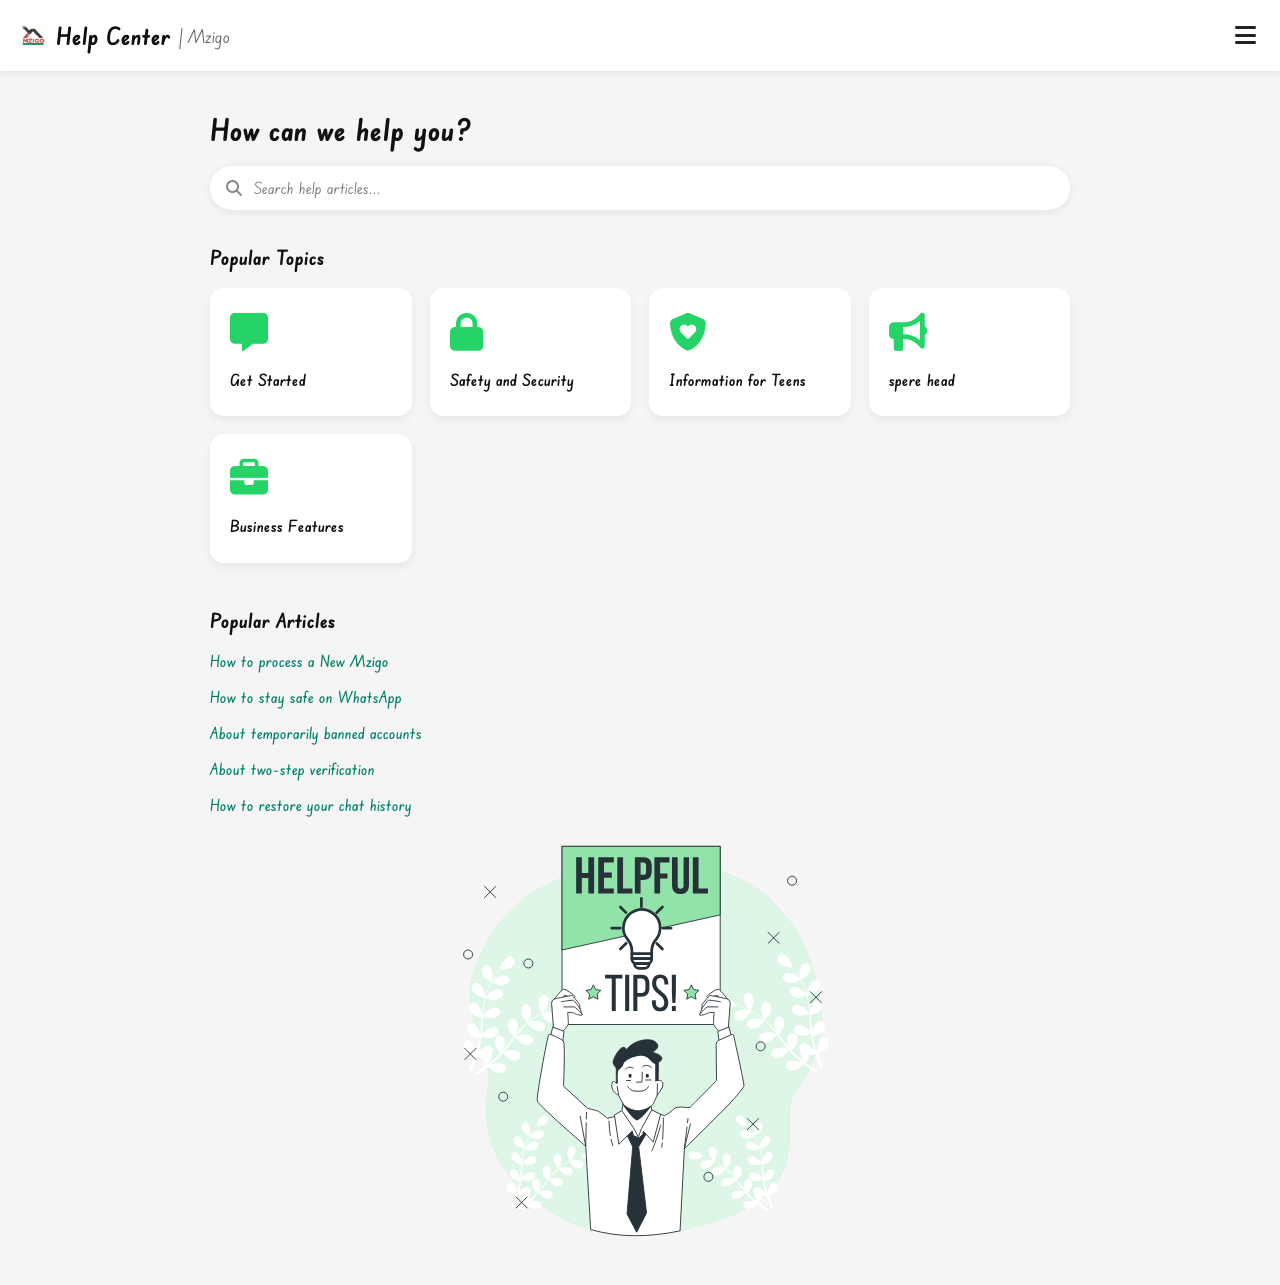
==== index.html @ 3c859383 "third push" ====
<!DOCTYPE html>
<html lang="en">

<head>
    <meta charset="UTF-8">
    <meta name="viewport" content="width=device-width,initial-scale=1.0">
    <title>Help Center</title>
    <link rel="icon" href="images/favicon.ico" type="image/x-icon">
    <link href="https://fonts.googleapis.com/css2?family=Edu+SA+Beginner:wght@300;400;500;600;700&display=swap" rel="stylesheet">
    <link rel="stylesheet" href="css/body.css">
    <link rel="stylesheet" href="https://cdnjs.cloudflare.com/ajax/libs/font-awesome/6.5.2/css/all.min.css" />
</head>

<body>

    <header>
        <div class="logo">
            <img src="images/mzigo-logo.jpg" alt="Logo">
            <span>Help Center</span>
            <span class="page-title">| Mzigo</span>
        </div>
        <button id="menu-btn">
            <i class="fa-solid fa-bars"></i>
        </button>
    </header>

    <div id="overlay"></div>
    

    <nav id="drawer">
        <div class="drawer-header">
            <h2>Help Center</h2>
            <button id="close-btn">
                <i class="fa-solid fa-xmark"></i>
            </button>
        </div>

        <div class="search">
            <i class="fa-solid fa-magnifying-glass"></i>
            <input type="text" placeholder="Search help articles...">
        </div>

        <ul>
            <li>
                <i class="fa-solid fa-flag"></i>
                Get Started
                <i class="fa-solid fa-chevron-down"></i>
            </li>

            <li>
                <i class="fa-solid fa-message"></i>
                Chats
                <i class="fa-solid fa-chevron-down"></i>
            </li>

            <li>
                <i class="fa-solid fa-store"></i>
                Connect with Businesses
                <i class="fa-solid fa-chevron-down"></i>
            </li>

            <li>
                <i class="fa-solid fa-phone"></i>
                Voice and Video Calls
                <i class="fa-solid fa-chevron-down"></i>
            </li>
        </ul>
    </nav>

    <main>
       
        <h2>How can we help you?</h2>

        <div class="search-box">
            <i class="fa-solid fa-magnifying-glass"></i>
            <input type="text" placeholder="Search help articles...">
        </div>

        <h3>Popular Topics</h3>

        <div class="topics">
         <a href="html/createMzigo.html" class="card-link">
            <div class="card">
                <i class="fa-solid fa-message"></i>
                <p>Get Started</p>
            </div>
            </a>

            <div class="card">
                <i class="fa-solid fa-lock"></i>
                <p>Safety and Security</p>
            </div>


            <div class="card">
                <i class="fa-solid fa-shield-heart"></i>
                <p>Information for Teens</p>
            </div>

            <div class="card">
                <i class="fa-solid fa-bullhorn"></i>
                <p>spere head </p>
            </div>

            <div class="card">
                <i class="fa-solid fa-briefcase"></i>
                <p>Business Features</p>
            </div>

        </div>

        <h3>Popular Articles</h3>

<div class="articles-section">

    <div class="articles">
        <a href="html/createMzigo.html">How to process a New Mzigo</a>
        <a href="#">How to stay safe on WhatsApp</a>
        <a href="#">About temporarily banned accounts</a>
        <a href="#">About two-step verification</a>
        <a href="#">How to restore your chat history</a>
    </div>

    <div class="article-image">
        <img src="images/Helpful sign-bro.svg"
             alt="Customer Support Illustration">
    </div>

</div>
    </main>

    <script src="js/brain.js"></script>

</body>

</html>
---- css/body.css ----
* {
    margin: 0;
    padding: 0;
    box-sizing: border-box;
    font-family:"Edu SA Beginner",cursive;
}

body {
    background: #f5f5f5;
    color: #111;
}


header {
    display: flex;
    justify-content: space-between;
    align-items: center;
    padding: 16px 18px;
    background: #fff;
    box-shadow: 0 2px 6px rgba(0, 0, 0, .08);
    position: sticky;
    top: 0;
    z-index: 1000;
}

.logo {
    display: flex;
    align-items: center;
    gap: 8px;
    font-size: 18px;
    font-weight: 600;
}

.logo img {
    width: 30px;
    height: 30px;
    border-radius: 50%;
}
.logo span:first-of-type{
    font-size: 24px;
    font-weight: bold;
}

.page-title{
    font-size: 18px;
    color: #666;
    font-weight: 400;
}

.logo i {
    color: #25D366;
    font-size: 26px;
}

main {
    padding: 20px;
    max-width: 900px;
    margin: auto;
}

main h2 {
    margin-bottom: 18px;
    margin-top: 20px;
    font-size: 30px;
    font-weight: 700;
}

#menu-btn {
    background: transparent;
    border: none;
    cursor: pointer;
    font-size: 22px;
    color: #222;
    padding: 6px;
}

#menu-btn:hover {
    color: #008069;
}

#menu-btn i {
    font-size: 24px;
}

#close-btn {
    background: transparent;
    border: none;
    cursor: pointer;
    font-size: 24px;
    color: #222;
    padding: 6px;
}

#close-btn:hover {
    color: #008069;
}

.search-box {
    display: flex;
    align-items: center;
    background: #fff;
    padding: 12px 16px;
    border-radius: 30px;
    box-shadow: 0 2px 8px rgba(0, 0, 0, .08);
    margin-bottom: 35px;
}


.search-box i {
    color: #888;
    margin-right: 12px;
}

.search-box input {
    border: none;
    outline: none;
    width: 100%;
    font-size: 16px;
}

h3 {
    margin-bottom: 18px;
    font-size: 20px;
}

.topics {
    display: grid;
    grid-template-columns: repeat(auto-fit, minmax(180px, 1fr));
    gap: 18px;
    margin-bottom: 45px;
}

.card {
    background: #fff;
    padding: 25px 20px;
    border-radius: 14px;
    box-shadow: 0 4px 10px rgba(0, 0, 0, .06);
    transition: .3s;
    cursor: pointer;
}
.card-link{
    text-decoration:none;
    color:inherit;
}

.card-link .card{
    height:100%;
}

.card:hover {
    transform: translateY(-5px);
    box-shadow: 0 10px 25px rgba(0, 0, 0, .15);
}

.card i {
    font-size: 38px;
    color: #25D366;
    margin-bottom: 18px;
}

.card p {
    font-weight: 600;
    line-height: 1.4;
}


.articles {
    display: flex;
    flex-direction: column;
    gap: 16px;
}

.articles a {
    text-decoration: none;
    color: #008069;
    font-weight: 500;
    transition: .2s;
}

.articles a:hover {
    color: #25D366;
    padding-left: 8px;
}

.article-image{
    flex:1;
    display:flex;
    justify-content:center;
}

.article-image img{
    width:100%;
    max-width:450px;
    height:auto;
}



#overlay {
    position: fixed;
    top: 0;
    left: 0;
    width: 100%;
    height: 100%;
    background: rgba(0, 0, 0, .4);
    opacity: 0;
    visibility: hidden;
    transition: .3s;
    z-index: 1999;
}



#drawer {
    position: fixed;
    top: 0;
    right: -100%;
    width: 350px;
    max-width: 100%;
    height: 100vh;
    background: white;
    transition: .35s;
    z-index: 2000;
    overflow-y: auto;
    box-shadow: -5px 0 20px rgba(0, 0, 0, .2);
}

#drawer.open {
    right: 0;
}

#overlay.show {
    opacity: 1;
    visibility: visible;
}

.drawer-header {
    display: flex;
    justify-content: space-between;
    align-items: center;
    padding: 18px 20px;
    border-bottom: 1px solid #e6e6e6;
    background: white;
    position: sticky;
    top: 0;
}



.search {
    display: flex;
    align-items: center;
    gap: 12px;
    margin: 20px;
    padding: 12px 18px;
    background: #f1f3f5;
    border-radius: 30px;
}

.search i {
    font-size: 18px;
    color: #777;
    flex-shrink: 0;
}

.search input {
    flex: 1;
    border: none;
    outline: none;
    background: transparent;
    font-size: 16px;
}


ul {
    list-style: none;
}

li {
    display: flex;
    align-items: center;
    gap: 15px;
    padding: 18px 20px;
    font-size: 18px;
    cursor: pointer;
}

li:hover {
    background: #f7f7f7;
}

li .fa-chevron-down {
    margin-left: auto;
    font-size: 14px;
    color: gray;
}

@media(max-width:600px) {
    main {
        padding: 15px;
    }

    main h2 {
        font-size: 24px;
    }

    .topics {
        grid-template-columns: repeat(2, 1fr);
        gap: 12px;
    }

    .card {
        padding: 18px 14px;
    }

    .card i {
        font-size: 30px;
    }

     .articles-section{
        flex-direction:column;
        text-align:center;
    }

    .article-image{
        margin-top:30px;
    }

    .article-image img{
        max-width:300px;
    }
}
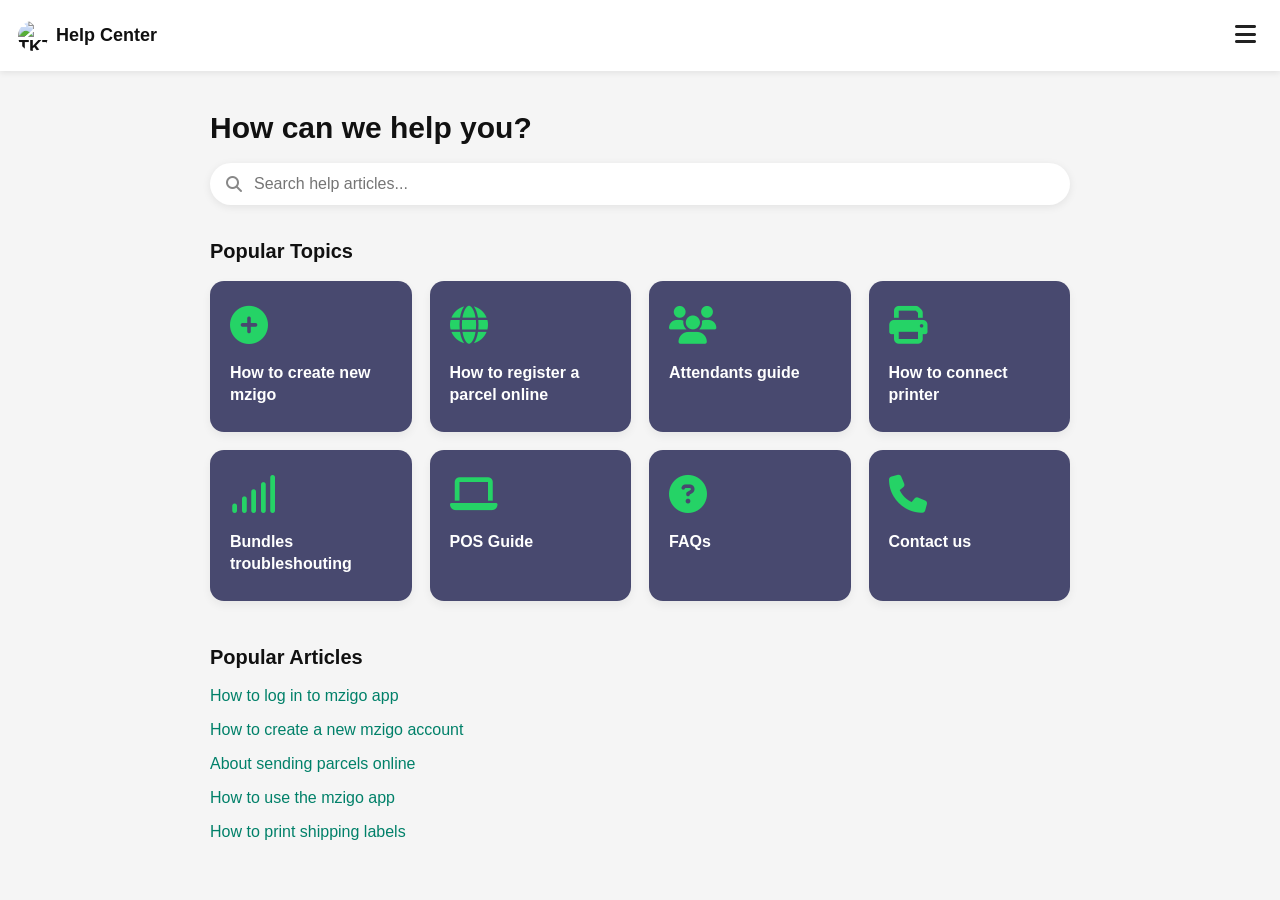
==== commit 3b53fe4b: "sams 2" ====
--- a/index.html
+++ b/index.html
@@ -5,9 +5,8 @@
     <meta charset="UTF-8">
     <meta name="viewport" content="width=device-width,initial-scale=1.0">
     <title>Help Center</title>
-    <link rel="icon" href="images/favicon.ico" type="image/x-icon">
-    <link href="https://fonts.googleapis.com/css2?family=Edu+SA+Beginner:wght@300;400;500;600;700&display=swap" rel="stylesheet">
-    <link rel="stylesheet" href="css/body.css">
+    <link rel="icon" href="/images/favicon.ico" type="image/x-icon">
+    <link rel="stylesheet" href="/css/body.css">
     <link rel="stylesheet" href="https://cdnjs.cloudflare.com/ajax/libs/font-awesome/6.5.2/css/all.min.css" />
 </head>
 
@@ -15,9 +14,8 @@
 
     <header>
         <div class="logo">
-            <img src="images/mzigo-logo.jpg" alt="Logo">
+            <img src="/images/tktLogo.jpg" alt="TKT Logo">
             <span>Help Center</span>
-            <span class="page-title">| Mzigo</span>
         </div>
         <button id="menu-btn">
             <i class="fa-solid fa-bars"></i>
@@ -25,7 +23,6 @@
     </header>
 
     <div id="overlay"></div>
-    
 
     <nav id="drawer">
         <div class="drawer-header">
@@ -42,94 +39,124 @@
 
         <ul>
             <li>
-                <i class="fa-solid fa-flag"></i>
-                Get Started
+                <i class="fa-solid fa-circle-plus"></i>
+                how to create new mzigo
                 <i class="fa-solid fa-chevron-down"></i>
             </li>
 
             <li>
-                <i class="fa-solid fa-message"></i>
-                Chats
+                <i class="fa-solid fa-globe"></i>
+                Registering parcel online
                 <i class="fa-solid fa-chevron-down"></i>
             </li>
 
             <li>
-                <i class="fa-solid fa-store"></i>
-                Connect with Businesses
+                <i class="fa-solid fa-users"></i>
+                Attendants guide
+                <i class="fa-solid fa-chevron-down"></i>
+            </li>
+
+            <li>
+                <i class="fa-solid fa-print"></i>
+                How to connect printer
+                <i class="fa-solid fa-chevron-down"></i>
+            </li>
+
+            <li>
+                <i class="fa-solid fa-signal"></i>
+                Bundles trouble shooting
+                <i class="fa-solid fa-chevron-down"></i>
+            </li>
+
+            <li>
+                <i class="fa-solid fa-laptop"></i>
+                POS Guide
+                <i class="fa-solid fa-chevron-down"></i>
+            </li>
+
+            <li>
+                <i class="fa-solid fa-circle-question"></i>
+                Frequently Asked Questions
                 <i class="fa-solid fa-chevron-down"></i>
             </li>
 
             <li>
                 <i class="fa-solid fa-phone"></i>
-                Voice and Video Calls
+                Contact us
                 <i class="fa-solid fa-chevron-down"></i>
             </li>
         </ul>
     </nav>
 
     <main>
-       
-        <h2>How can we help you?</h2>
+        <div class="card-header1">
+                <p><h2>How can we help you?</h2></p>
+        
 
         <div class="search-box">
             <i class="fa-solid fa-magnifying-glass"></i>
             <input type="text" placeholder="Search help articles...">
         </div>
 
+        </div>
         <h3>Popular Topics</h3>
 
         <div class="topics">
-         <a href="html/createMzigo.html" class="card-link">
-            <div class="card">
-                <i class="fa-solid fa-message"></i>
-                <p>Get Started</p>
+
+           <div class="card" onclick="openGuide()">
+                <i class="fa-solid fa-circle-plus"></i>
+                <p>How to create new mzigo</p>
             </div>
-            </a>
 
-            <div class="card">
-                <i class="fa-solid fa-lock"></i>
-                <p>Safety and Security</p>
+            <div class="card" onclick="openGuide()">
+                <i class="fa-solid fa-globe"></i>
+                <p>How to register a parcel online</p>
             </div>
 
 
-            <div class="card">
-                <i class="fa-solid fa-shield-heart"></i>
-                <p>Information for Teens</p>
+            <div class="card" onclick="openGuide()">
+                <i class="fa-solid fa-users"></i>
+                <p>Attendants guide</p>
             </div>
 
-            <div class="card">
-                <i class="fa-solid fa-bullhorn"></i>
-                <p>spere head </p>
+            <div class="card" onclick="openGuide()">
+                <i class="fa-solid fa-print"></i>
+                <p>How to connect printer</p>
             </div>
 
-            <div class="card">
-                <i class="fa-solid fa-briefcase"></i>
-                <p>Business Features</p>
+            <div class="card" onclick="openGuide()">
+                <i class="fa-solid fa-signal"></i>
+                <p>Bundles troubleshouting</p>
+            </div>
+             <div class="card" onclick="openGuide()">
+                <i class="fa-solid fa-laptop"></i>
+                <p>POS Guide</p>
+            </div>
+             <div class="card" onclick="openGuide()">
+                <i class="fa-solid fa-circle-question"></i>
+                <p>FAQs</p>
+            </div>
+
+            <div class="card" onclick="openGuide()">
+                <i class="fa-solid fa-phone"></i>
+                <p>Contact us</p>
             </div>
 
         </div>
 
         <h3>Popular Articles</h3>
 
-<div class="articles-section">
+        <div class="articles">
+            <a href="#">How to log in to mzigo app</a>
+            <a href="#">How to create a new mzigo account</a>
+            <a href="#">About sending parcels online</a>
+            <a href="#">How to use the mzigo app</a>
+            <a href="#">How to print shipping labels</a>
+        </div>
 
-    <div class="articles">
-        <a href="html/createMzigo.html">How to process a New Mzigo</a>
-        <a href="#">How to stay safe on WhatsApp</a>
-        <a href="#">About temporarily banned accounts</a>
-        <a href="#">About two-step verification</a>
-        <a href="#">How to restore your chat history</a>
-    </div>
-
-    <div class="article-image">
-        <img src="images/Helpful sign-bro.svg"
-             alt="Customer Support Illustration">
-    </div>
-
-</div>
     </main>
 
-    <script src="js/brain.js"></script>
+    <script src="/js/brain.js"></script>
 
 </body>
 
--- a/css/body.css
+++ b/css/body.css
@@ -2,7 +2,7 @@
     margin: 0;
     padding: 0;
     box-sizing: border-box;
-    font-family:"Edu SA Beginner",cursive;
+    font-family: Arial, Helvetica, sans-serif;
 }
 
 body {
@@ -35,16 +35,6 @@
     width: 30px;
     height: 30px;
     border-radius: 50%;
-}
-.logo span:first-of-type{
-    font-size: 24px;
-    font-weight: bold;
-}
-
-.page-title{
-    font-size: 18px;
-    color: #666;
-    font-weight: 400;
 }
 
 .logo i {
@@ -105,7 +95,6 @@
     margin-bottom: 35px;
 }
 
-
 .search-box i {
     color: #888;
     margin-right: 12px;
@@ -131,22 +120,28 @@
 }
 
 .card {
-    background: #fff;
+    background: #48496f;
     padding: 25px 20px;
     border-radius: 14px;
     box-shadow: 0 4px 10px rgba(0, 0, 0, .06);
     transition: .3s;
     cursor: pointer;
 }
-.card-link{
-    text-decoration:none;
-    color:inherit;
-}
-
-.card-link .card{
-    height:100%;
-}
-
+
+.card-header {
+    
+    padding: 25px 20px;
+    border-radius: 14px;
+    color: #ffffff;
+    font-size: 29px;
+}  
+
+.card-header p {
+    font-weight: 600;
+    line-height: 1.4;
+    color: #ffffff;
+    
+}
 .card:hover {
     transform: translateY(-5px);
     box-shadow: 0 10px 25px rgba(0, 0, 0, .15);
@@ -156,11 +151,13 @@
     font-size: 38px;
     color: #25D366;
     margin-bottom: 18px;
+
 }
 
 .card p {
     font-weight: 600;
     line-height: 1.4;
+    color: #ffffff;
 }
 
 
@@ -181,20 +178,6 @@
     color: #25D366;
     padding-left: 8px;
 }
-
-.article-image{
-    flex:1;
-    display:flex;
-    justify-content:center;
-}
-
-.article-image img{
-    width:100%;
-    max-width:450px;
-    height:auto;
-}
-
-
 
 #overlay {
     position: fixed;
@@ -218,7 +201,7 @@
     width: 350px;
     max-width: 100%;
     height: 100vh;
-    background: white;
+    background: #48496f;
     transition: .35s;
     z-index: 2000;
     overflow-y: auto;
@@ -240,7 +223,8 @@
     align-items: center;
     padding: 18px 20px;
     border-bottom: 1px solid #e6e6e6;
-    background: white;
+    
+    background: #788ecd;
     position: sticky;
     top: 0;
 }
@@ -283,6 +267,7 @@
     padding: 18px 20px;
     font-size: 18px;
     cursor: pointer;
+    color: #ffffff;
 }
 
 li:hover {
@@ -316,17 +301,7 @@
     .card i {
         font-size: 30px;
     }
-
-     .articles-section{
-        flex-direction:column;
-        text-align:center;
-    }
-
-    .article-image{
-        margin-top:30px;
-    }
-
-    .article-image img{
-        max-width:300px;
+    .card-header {
+        font-size: 29px;
     }
 }
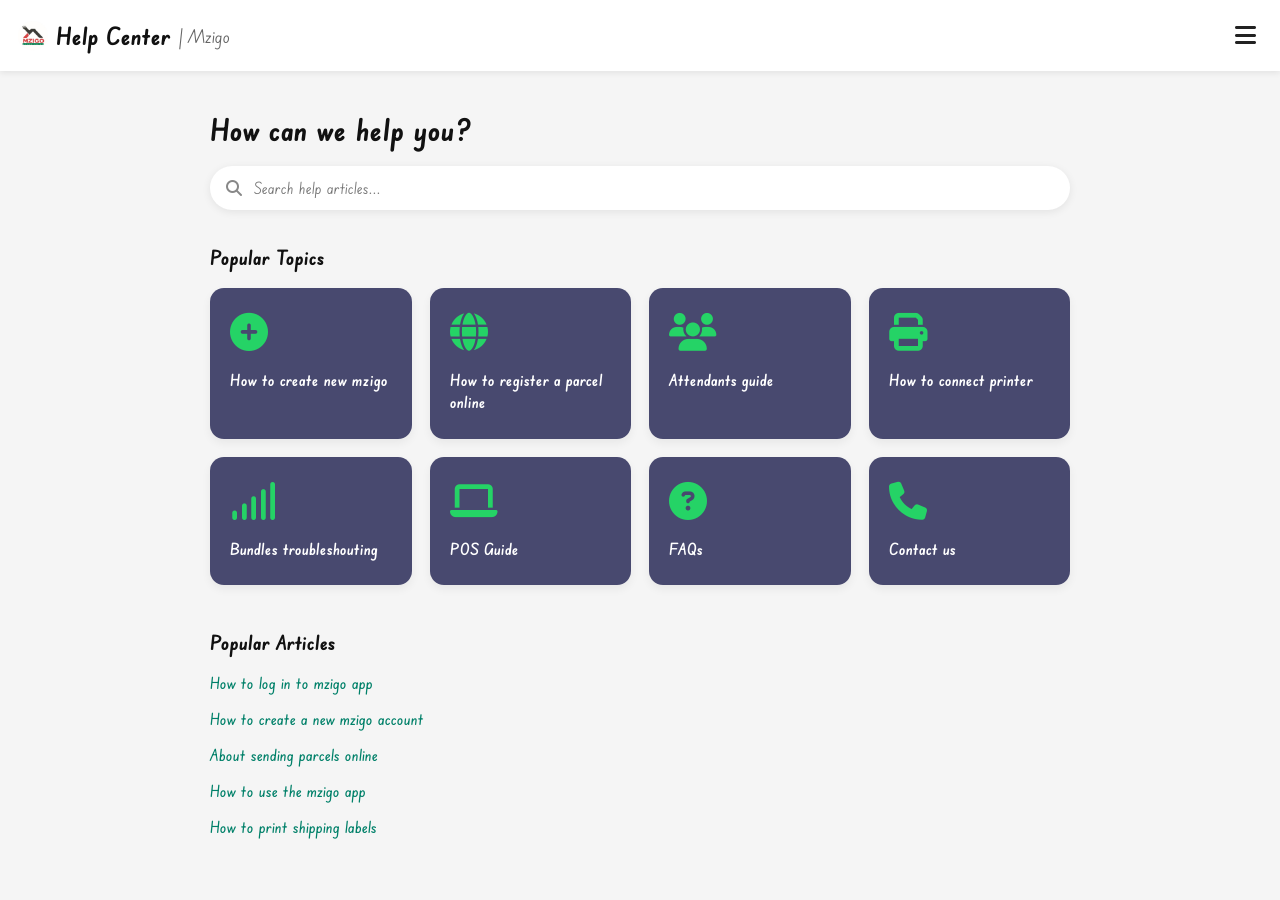
==== commit 1096f024: "merger" ====
--- a/index.html
+++ b/index.html
@@ -5,8 +5,9 @@
     <meta charset="UTF-8">
     <meta name="viewport" content="width=device-width,initial-scale=1.0">
     <title>Help Center</title>
-    <link rel="icon" href="/images/favicon.ico" type="image/x-icon">
-    <link rel="stylesheet" href="/css/body.css">
+    <link rel="icon" href="images/favicon.ico" type="image/x-icon">
+    <link href="https://fonts.googleapis.com/css2?family=Edu+SA+Beginner:wght@300;400;500;600;700&display=swap" rel="stylesheet">
+    <link rel="stylesheet" href="css/body.css">
     <link rel="stylesheet" href="https://cdnjs.cloudflare.com/ajax/libs/font-awesome/6.5.2/css/all.min.css" />
 </head>
 
@@ -14,8 +15,9 @@
 
     <header>
         <div class="logo">
-            <img src="/images/tktLogo.jpg" alt="TKT Logo">
+            <img src="images/mzigo-logo.jpg" alt="Logo">
             <span>Help Center</span>
+            <span class="page-title">| Mzigo</span>
         </div>
         <button id="menu-btn">
             <i class="fa-solid fa-bars"></i>
--- a/css/body.css
+++ b/css/body.css
@@ -2,7 +2,7 @@
     margin: 0;
     padding: 0;
     box-sizing: border-box;
-    font-family: Arial, Helvetica, sans-serif;
+    font-family:"Edu SA Beginner",cursive;
 }
 
 body {
@@ -35,6 +35,16 @@
     width: 30px;
     height: 30px;
     border-radius: 50%;
+}
+.logo span:first-of-type{
+    font-size: 24px;
+    font-weight: bold;
+}
+
+.page-title{
+    font-size: 18px;
+    color: #666;
+    font-weight: 400;
 }
 
 .logo i {
@@ -95,6 +105,7 @@
     margin-bottom: 35px;
 }
 
+
 .search-box i {
     color: #888;
     margin-right: 12px;
@@ -127,6 +138,14 @@
     transition: .3s;
     cursor: pointer;
 }
+.card-link{
+    text-decoration:none;
+    color:inherit;
+}
+
+.card-link .card{
+    height:100%;
+}
 
 .card-header {
     
@@ -178,6 +197,20 @@
     color: #25D366;
     padding-left: 8px;
 }
+
+.article-image{
+    flex:1;
+    display:flex;
+    justify-content:center;
+}
+
+.article-image img{
+    width:100%;
+    max-width:450px;
+    height:auto;
+}
+
+
 
 #overlay {
     position: fixed;
@@ -301,7 +334,19 @@
     .card i {
         font-size: 30px;
     }
+
+     .articles-section{
+        flex-direction:column;
+        text-align:center;
+    }
+
+    .article-image{
+        margin-top:30px;
+    }
+
+    .article-image img{
+        max-width:300px;
     .card-header {
         font-size: 29px;
     }
-}+}}
